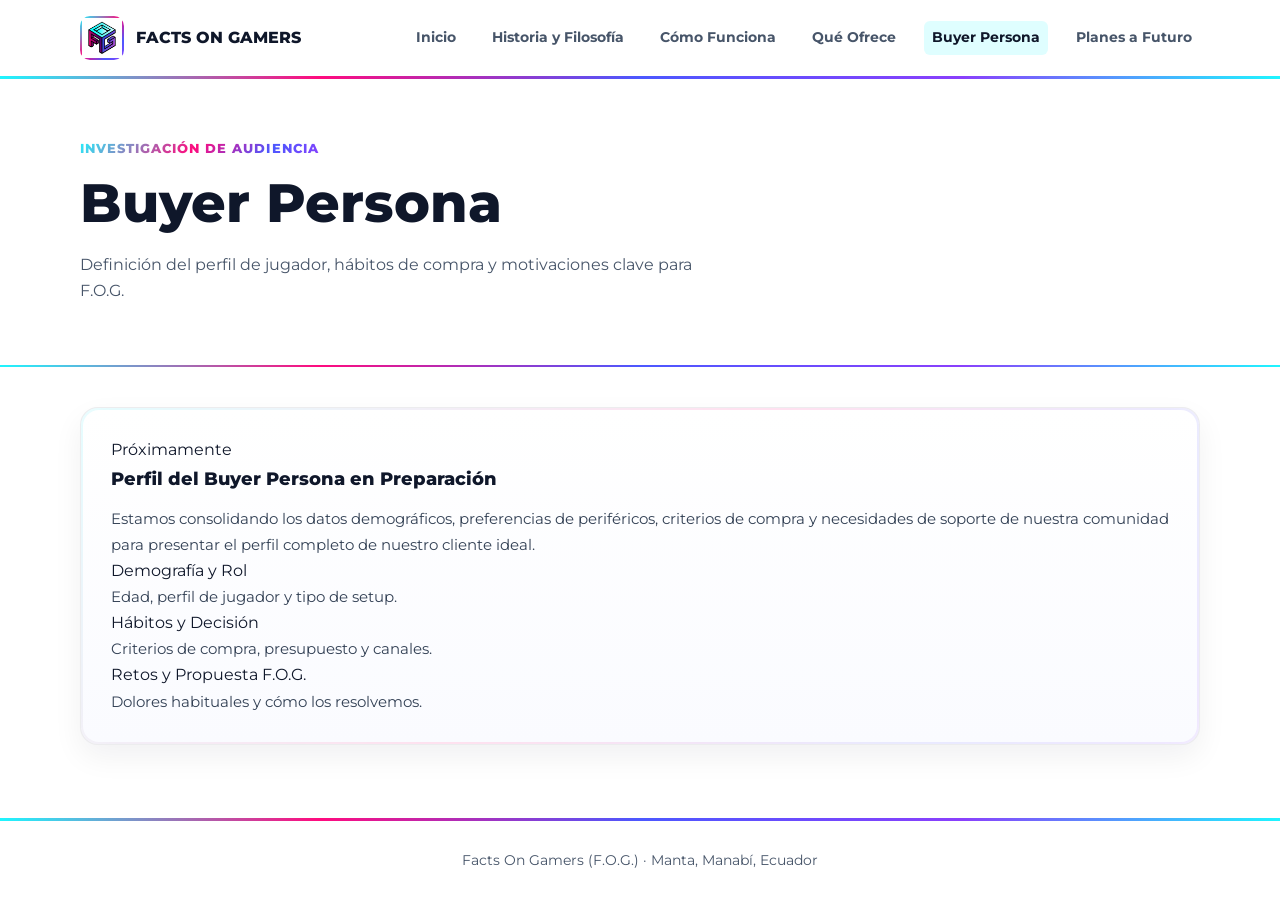
==== buyer-persona.html @ 32592477 "Agrega pestana y pagina Buyer Persona en estado Proximamente, agrega desglose de marca" ====
<!DOCTYPE html>
<html lang="es">
<head>
  <meta charset="UTF-8" />
  <meta name="viewport" content="width=device-width, initial-scale=1.0" />
  <title>Buyer Persona | Facts On Gamers (F.O.G.)</title>
  <link rel="preconnect" href="https://fonts.googleapis.com" />
  <link rel="preconnect" href="https://fonts.gstatic.com" crossorigin />
  <link href="https://fonts.googleapis.com/css2?family=Montserrat:wght@400;600;700;800;900&display=swap" rel="stylesheet" />
  <link rel="stylesheet" href="css/styles.css" />
</head>
<body>
  <header class="navbar">
    <div class="container nav-content">
      <a href="index.html" class="brand">
        <img src="images/logo.png" alt="Isotipo F.O.G." class="brand-logo" />
        <span>FACTS ON GAMERS</span>
      </a>
      <nav class="nav-links" aria-label="Navegación principal">
        <a href="index.html">Inicio</a>
        <a href="historia.html">Historia y Filosofía</a>
        <a href="operacion.html">Cómo Funciona</a>
        <a href="oferta.html">Qué Ofrece</a>
        <a href="buyer-persona.html">Buyer Persona</a>
        <a href="futuro.html">Planes a Futuro</a>
      </nav>
    </div>
  </header>

  <main>
    <div class="page-header">
      <div class="container">
        <span class="eyebrow">Investigación de Audiencia</span>
        <h1>Buyer Persona</h1>
        <p class="lead">Definición del perfil de jugador, hábitos de compra y motivaciones clave para F.O.G.</p>
      </div>
    </div>

    <section class="page-section">
      <div class="container">
        <article class="rgb-card buyer-coming-card">
          <div class="buyer-coming-header">
            <span class="coming-badge">Próximamente</span>
            <h3>Perfil del Buyer Persona en Preparación</h3>
          </div>
          <p>Estamos consolidando los datos demográficos, preferencias de periféricos, criterios de compra y necesidades de soporte de nuestra comunidad para presentar el perfil completo de nuestro cliente ideal.</p>
          <div class="buyer-placeholders">
            <div class="buyer-slot">
              <span class="buyer-slot-tag">Demografía y Rol</span>
              <p>Edad, perfil de jugador y tipo de setup.</p>
            </div>
            <div class="buyer-slot">
              <span class="buyer-slot-tag">Hábitos y Decisión</span>
              <p>Criterios de compra, presupuesto y canales.</p>
            </div>
            <div class="buyer-slot">
              <span class="buyer-slot-tag">Retos y Propuesta F.O.G.</span>
              <p>Dolores habituales y cómo los resolvemos.</p>
            </div>
          </div>
        </article>
      </div>
    </section>
  </main>

  <footer class="footer">
    <div class="container">
      <p>Facts On Gamers (F.O.G.) · Manta, Manabí, Ecuador</p>
    </div>
  </footer>
  <script src="js/main.js"></script>
</body>
</html>
---- css/styles.css ----
:root {
  --bg-page: #ffffff;
  --bg-card: #f8fafc;
  --text-dark: #0f172a;
  --text-muted: #475569;
  --fog-cyan: #1ef6ff;
  --fog-magenta: #ff0b7e;
  --fog-blue: #4c58ff;
  --fog-purple: #8a3ffc;
  --fog-gradient: linear-gradient(135deg, #1ef6ff 0%, #ff0b7e 48%, #4c58ff 78%, #8a3ffc 100%);
  --fog-rgb-border: linear-gradient(90deg, #1ef6ff, #ff0b7e, #4c58ff, #8a3ffc, #1ef6ff);
}

* {
  box-sizing: border-box;
  margin: 0;
  padding: 0;
}

body {
  font-family: "Montserrat", sans-serif;
  background-color: var(--bg-page);
  color: var(--text-dark);
  line-height: 1.65;
  min-height: 100vh;
  display: flex;
  flex-direction: column;
}

main {
  flex: 1;
  animation: fadePage 0.25s ease;
}

@keyframes fadePage {
  from {
    opacity: 0;
    transform: translateY(6px);
  }
  to {
    opacity: 1;
    transform: translateY(0);
  }
}

.container {
  width: min(1120px, 90%);
  margin: 0 auto;
}

/* Barra superior con borde degradado */
.navbar {
  position: sticky;
  top: 0;
  z-index: 20;
  background: rgba(255, 255, 255, 0.94);
  backdrop-filter: blur(10px);
  border-bottom: 3px solid transparent;
  border-image: var(--fog-rgb-border) 1;
}

.nav-content {
  display: flex;
  justify-content: space-between;
  align-items: center;
  min-height: 76px;
  gap: 1rem;
  flex-wrap: wrap;
}

.brand {
  display: flex;
  align-items: center;
  gap: 0.75rem;
  text-decoration: none;
  color: var(--text-dark);
  font-weight: 800;
}

.brand-logo {
  width: 44px;
  height: 44px;
  object-fit: contain;
  border-radius: 10px;
  background: var(--bg-page);
  padding: 2px;
  border: 2px solid transparent;
  border-image: var(--fog-gradient) 1;
}

.nav-links {
  display: flex;
  gap: 1.25rem;
  flex-wrap: wrap;
}

.nav-links a {
  color: var(--text-muted);
  text-decoration: none;
  font-size: 0.88rem;
  font-weight: 700;
  padding: 0.35rem 0.5rem;
  border-radius: 6px;
  transition: color 0.2s ease, background 0.2s ease;
}

.nav-links a:hover,
.nav-links a.active {
  color: var(--text-dark);
  background: rgba(30, 246, 255, 0.14);
}

/* Tarjetas con borde RGB / degradado del logo */
.rgb-card {
  position: relative;
  background: #ffffff;
  border-radius: 18px;
  padding: 1.85rem;
  border: 1px solid rgba(15, 23, 42, 0.08);
  box-shadow: 0 12px 30px rgba(15, 23, 42, 0.06);
  overflow: hidden;
  z-index: 1;
  transition: transform 0.25s ease, box-shadow 0.25s ease;
}

/* Halo degradado difuminado y suave */
.rgb-card::before {
  content: "";
  position: absolute;
  inset: -14px;
  border-radius: 26px;
  background: var(--fog-gradient);
  filter: blur(22px);
  opacity: 0.16;
  z-index: -2;
  transition: opacity 0.25s ease, filter 0.25s ease;
}

/* Manto blanco interior para garantizar alto contraste en el texto */
.rgb-card::after {
  content: "";
  position: absolute;
  inset: 2px;
  border-radius: 16px;
  background: linear-gradient(180deg, #ffffff 0%, #fafbff 100%);
  z-index: -1;
}

.rgb-card:hover {
  transform: translateY(-3px);
  box-shadow: 0 16px 34px rgba(76, 88, 255, 0.12);
}

.rgb-card:hover::before {
  opacity: 0.28;
  filter: blur(24px);
}

.rgb-card h2,
.rgb-card h3 {
  color: var(--text-dark);
  font-weight: 800;
  font-size: 1.15rem;
  margin-bottom: 0.75rem;
}

.rgb-card p,
.rgb-card li {
  color: #334155;
  font-size: 0.95rem;
  line-height: 1.7;
}

.rgb-card ul {
  padding-left: 1.2rem;
  margin-top: 0.5rem;
}

/* Portada (index.html) */
.hero-home {
  padding: 4.5rem 0 3.5rem;
}

.hero-grid {
  display: grid;
  grid-template-columns: 1.3fr 0.7fr;
  gap: 2.5rem;
  align-items: center;
}

.eyebrow {
  display: inline-block;
  font-size: 0.8rem;
  font-weight: 800;
  text-transform: uppercase;
  letter-spacing: 0.08em;
  margin-bottom: 0.8rem;
  background: var(--fog-gradient);
  -webkit-background-clip: text;
  background-clip: text;
  color: transparent;
}

h1 {
  font-size: clamp(2.1rem, 4.5vw, 3.35rem);
  line-height: 1.15;
  font-weight: 800;
  margin-bottom: 1.15rem;
}

.lead {
  color: var(--text-muted);
  font-size: 1rem;
  max-width: 58ch;
  margin-bottom: 1.75rem;
}

.logo-showcase {
  background: var(--bg-page);
  border-radius: 20px;
  padding: 1.5rem;
  text-align: center;
  border: 3px solid transparent;
  border-image: var(--fog-gradient) 1;
  box-shadow: 0 18px 40px rgba(15, 23, 42, 0.08);
  color: var(--text-muted);
}

.logo-showcase img {
  width: 100%;
  max-width: 260px;
  height: auto;
  display: block;
  margin: 0 auto;
  border-radius: 12px;
}

/* Páginas internas */
.page-header {
  padding: 3.5rem 0 2rem;
  border-bottom: 2px solid transparent;
  border-image: var(--fog-rgb-border) 1;
  margin-bottom: 2.5rem;
}

.page-section {
  padding-bottom: 4rem;
}

.section-intro {
  margin-bottom: 1.5rem;
}

.section-intro h2 {
  font-size: 1.65rem;
  font-weight: 800;
  color: var(--text-dark);
  margin-bottom: 0.45rem;
}

.section-intro .lead {
  margin-bottom: 0;
}

.grid-2 {
  display: grid;
  grid-template-columns: repeat(auto-fit, minmax(300px, 1fr));
  gap: 1.75rem;
}

.grid-3 {
  display: grid;
  grid-template-columns: repeat(auto-fit, minmax(260px, 1fr));
  gap: 1.75rem;
}

.card-link {
  display: inline-block;
  margin-top: 1rem;
  font-weight: 700;
  font-size: 0.9rem;
  text-decoration: none;
  color: var(--text-dark);
  border-bottom: 2px solid #ff0b7e;
  padding-bottom: 2px;
}

.card-link:hover {
  color: #4c58ff;
  border-bottom-color: #1ef6ff;
}

.footer {
  background: var(--bg-page);
  border-top: 3px solid transparent;
  border-image: var(--fog-rgb-border) 1;
  padding: 1.75rem 0;
  text-align: center;
  color: var(--text-muted);
  font-size: 0.88rem;
}

/* Cabecera dividida con imagen horizontal a la derecha */
.header-split {
  display: grid;
  grid-template-columns: 1.05fr 0.95fr;
  gap: 2.25rem;
  align-items: center;
}

.header-split .lead {
  margin-bottom: 0;
}

.header-banner-box {
  position: relative;
  border-radius: 18px;
  overflow: hidden;
  border: 2px solid transparent;
  background: linear-gradient(var(--bg-page), var(--bg-page)) padding-box,
              var(--fog-gradient) border-box;
  box-shadow: 0 14px 32px rgba(15, 23, 42, 0.1);
}

.header-banner-box img {
  width: 100%;
  aspect-ratio: 16 / 9;
  object-fit: cover;
  object-position: center 42%;
  display: block;
}

/* Filas combinadas de tarjeta + imagen */
.split-stack {
  display: flex;
  flex-direction: column;
  gap: 2.25rem;
}

.split-row {
  display: grid;
  grid-template-columns: 1.15fr 0.85fr;
  gap: 2rem;
  align-items: stretch;
}

.split-row-reverse {
  grid-template-columns: 0.85fr 1.15fr;
}

.split-row .rgb-card {
  display: flex;
  flex-direction: column;
  justify-content: center;
}

.split-media {
  border-radius: 18px;
  overflow: hidden;
  border: 2px solid transparent;
  background: linear-gradient(var(--bg-page), var(--bg-page)) padding-box,
              var(--fog-gradient) border-box;
  box-shadow: 0 12px 30px rgba(15, 23, 42, 0.08);
  min-height: 250px;
}

.split-media img {
  width: 100%;
  height: 100%;
  object-fit: cover;
  display: block;
  transition: transform 0.3s ease;
}

.split-media:hover img {
  transform: scale(1.03);
}

/* Galería compacta y elegante para Qué Ofrece */
.mini-gallery {
  display: grid;
  grid-template-columns: repeat(auto-fit, minmax(185px, 1fr));
  gap: 1.15rem;
}

.mini-item {
  background: var(--bg-card);
  border: 1px solid rgba(15, 23, 42, 0.08);
  border-radius: 14px;
  padding: 0.65rem;
  box-shadow: 0 8px 22px rgba(15, 23, 42, 0.05);
  overflow: hidden;
  cursor: zoom-in;
  transition: transform 0.25s ease, box-shadow 0.25s ease, border-color 0.25s ease;
}

.mini-item:hover,
.mini-item:focus-within {
  transform: translateY(-3px);
  border-color: rgba(76, 88, 255, 0.35);
  box-shadow: 0 12px 26px rgba(76, 88, 255, 0.12);
}

.mini-item img {
  width: 100%;
  height: 155px;
  object-fit: cover;
  border-radius: 10px;
  display: block;
  transform: scale(1);
  transition: transform 0.38s cubic-bezier(0.22, 1, 0.36, 1);
  will-change: transform;
}

.mini-item:hover img,
.mini-item:focus-within img {
  transform: scale(1.1);
}

.mini-item figcaption {
  margin-top: 0.6rem;
  font-size: 0.84rem;
  font-weight: 700;
  color: var(--text-dark);
  text-align: center;
}

/* Desglose de marca compacta con zoom en historia.html */
.brand-breakdown-grid {
  display: grid;
  grid-template-columns: repeat(auto-fit, minmax(300px, 1fr));
  gap: 1.5rem;
}

.brand-spec-card {
  display: flex;
  flex-direction: column;
  gap: 0.85rem;
}

.brand-lockup-pair,
.brand-palette-pair {
  display: grid;
  grid-template-columns: repeat(2, minmax(0, 1fr));
  gap: 0.75rem;
}

.brand-asset-box {
  background: var(--bg-page);
  border: 1px solid rgba(15, 23, 42, 0.08);
  border-radius: 12px;
  padding: 0.55rem;
  display: flex;
  flex-direction: column;
  align-items: center;
  justify-content: space-between;
  overflow: hidden;
  cursor: zoom-in;
  transition: transform 0.25s ease, box-shadow 0.25s ease, border-color 0.25s ease;
}

.brand-asset-box:hover,
.brand-asset-box:focus-within {
  transform: translateY(-2px);
  border-color: rgba(76, 88, 255, 0.35);
  box-shadow: 0 10px 24px rgba(76, 88, 255, 0.12);
}

.brand-asset-box img {
  width: 100%;
  max-width: 150px;
  height: 105px;
  object-fit: contain;
  border-radius: 8px;
  display: block;
  transform: scale(1);
  transition: transform 0.38s cubic-bezier(0.22, 1, 0.36, 1);
  will-change: transform;
}

.brand-asset-wide img {
  max-width: 100%;
  height: 115px;
  object-fit: cover;
}

.brand-asset-box:hover img,
.brand-asset-box:focus-within img {
  transform: scale(1.16);
}

.brand-asset-box figcaption {
  margin-top: 0.45rem;
  font-size: 0.78rem;
  font-weight: 700;
  color: var(--text-dark);
  text-align: center;
}

.typo-sample {
  margin-top: auto;
  padding: 0.75rem 0.9rem;
  border-radius: 12px;
  background: var(--bg-page);
  border: 1px solid rgba(15, 23, 42, 0.08);
}

.typo-label {
  display: block;
  font-size: 0.74rem;
  font-weight: 700;
  color: var(--text-muted);
  margin-bottom: 0.2rem;
}

.typo-display {
  font-family: "Montserrat", sans-serif;
  font-weight: 900;
  font-size: clamp(1rem, 2vw, 1.35rem);
  letter-spacing: 0.03em;
  color: #2c323b !important;
  line-height: 1.2 !important;
}

@media (max-width: 820px) {
  .hero-grid,
  .header-split,
  .split-row,
  .split-row-reverse {
    grid-template-columns: 1fr;
  }

  .split-row-reverse .split-media {
    order: 2;
  }
}

@media (max-width: 540px) {
  .brand-lockup-pair,
  .brand-palette-pair {
    grid-template-columns: 1fr;
  }

  .brand-asset-box img {
    max-width: 100%;
  }
}
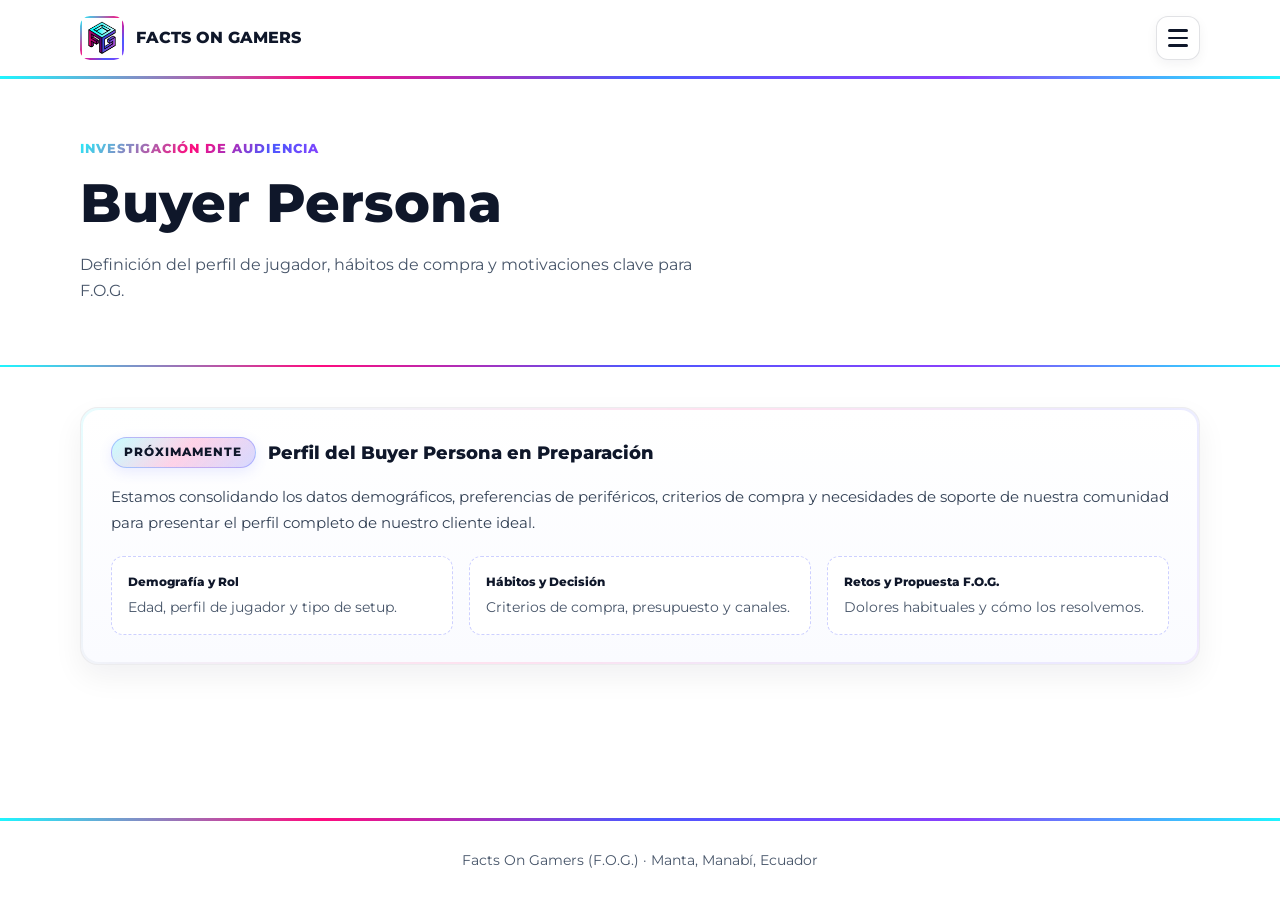
==== commit bcb9c440: "Integra visor ampliado al hacer clic en identidad corporativa y de la hamburguesa" ====
--- a/buyer-persona.html
+++ b/buyer-persona.html
@@ -10,13 +10,27 @@
   <link rel="stylesheet" href="css/styles.css" />
 </head>
 <body>
-  <header class="navbar">
+<header class="navbar">
     <div class="container nav-content">
       <a href="index.html" class="brand">
         <img src="images/logo.png" alt="Isotipo F.O.G." class="brand-logo" />
         <span>FACTS ON GAMERS</span>
       </a>
-      <nav class="nav-links" aria-label="Navegación principal">
+
+      <button
+        class="menu-toggle"
+        id="menuToggle"
+        type="button"
+        aria-label="Abrir menú de navegación"
+        aria-expanded="false"
+        aria-controls="navDrawer"
+      >
+        <span class="bar"></span>
+        <span class="bar"></span>
+        <span class="bar"></span>
+      </button>
+
+      <nav class="nav-links" id="navDrawer" aria-label="Navegación principal">
         <a href="index.html">Inicio</a>
         <a href="historia.html">Historia y Filosofía</a>
         <a href="operacion.html">Cómo Funciona</a>
--- a/css/styles.css
+++ b/css/styles.css
@@ -60,6 +60,7 @@
 }
 
 .nav-content {
+  position: relative;
   display: flex;
   justify-content: space-between;
   align-items: center;
@@ -88,26 +89,98 @@
   border-image: var(--fog-gradient) 1;
 }
 
+/* Botón hamburguesa de 3 líneas */
+.menu-toggle {
+  width: 44px;
+  height: 44px;
+  border-radius: 12px;
+  border: 1px solid rgba(15, 23, 42, 0.12);
+  background: var(--bg-page);
+  display: inline-flex;
+  flex-direction: column;
+  justify-content: center;
+  align-items: center;
+  gap: 5px;
+  cursor: pointer;
+  box-shadow: 0 4px 12px rgba(15, 23, 42, 0.05);
+  transition: border-color 0.2s ease, box-shadow 0.2s ease, transform 0.2s ease;
+}
+
+.menu-toggle:hover {
+  border-color: rgba(76, 88, 255, 0.45);
+  box-shadow: 0 6px 16px rgba(76, 88, 255, 0.14);
+}
+
+.menu-toggle .bar {
+  width: 20px;
+  height: 2.5px;
+  border-radius: 999px;
+  background: var(--text-dark);
+  transition: transform 0.25s ease, opacity 0.2s ease, background 0.2s ease;
+}
+
+/* Animación a X cuando está abierto */
+.menu-toggle.is-open .bar:nth-child(1) {
+  transform: translateY(7.5px) rotate(45deg);
+  background: #ff0b7e;
+}
+
+.menu-toggle.is-open .bar:nth-child(2) {
+  opacity: 0;
+}
+
+.menu-toggle.is-open .bar:nth-child(3) {
+  transform: translateY(-7.5px) rotate(-45deg);
+  background: #4c58ff;
+}
+
+/* Menú desplegable flotante */
 .nav-links {
-  display: flex;
-  gap: 1.25rem;
-  flex-wrap: wrap;
+  position: absolute;
+  top: calc(100% + 10px);
+  right: 0;
+  width: min(280px, 90vw);
+  background: rgba(255, 255, 255, 0.97);
+  backdrop-filter: blur(14px);
+  border-radius: 16px;
+  padding: 0.65rem;
+  border: 1px solid rgba(15, 23, 42, 0.08);
+  box-shadow: 0 18px 40px rgba(15, 23, 42, 0.14);
+  display: flex;
+  flex-direction: column;
+  gap: 0.3rem;
+  opacity: 0;
+  visibility: hidden;
+  transform: translateY(-8px) scale(0.98);
+  transition: opacity 0.22s ease, transform 0.22s ease, visibility 0.22s ease;
+  z-index: 30;
+}
+
+.nav-links.is-open {
+  opacity: 1;
+  visibility: visible;
+  transform: translateY(0) scale(1);
 }
 
 .nav-links a {
   color: var(--text-muted);
   text-decoration: none;
-  font-size: 0.88rem;
+  font-size: 0.92rem;
   font-weight: 700;
-  padding: 0.35rem 0.5rem;
-  border-radius: 6px;
-  transition: color 0.2s ease, background 0.2s ease;
+  padding: 0.65rem 0.9rem;
+  border-radius: 10px;
+  transition: color 0.2s ease, background 0.2s ease, padding-left 0.2s ease;
 }
 
 .nav-links a:hover,
 .nav-links a.active {
   color: var(--text-dark);
-  background: rgba(30, 246, 255, 0.14);
+  background: linear-gradient(
+    90deg,
+    rgba(30, 246, 255, 0.16) 0%,
+    rgba(76, 88, 255, 0.1) 100%
+  );
+  padding-left: 1.1rem;
 }
 
 /* Tarjetas con borde RGB / degradado del logo */
@@ -478,10 +551,15 @@
   will-change: transform;
 }
 
+.brand-asset-wide {
+  width: 100%;
+}
+
 .brand-asset-wide img {
   max-width: 100%;
-  height: 115px;
-  object-fit: cover;
+  height: 135px;
+  object-fit: contain;
+  background: #ffffff;
 }
 
 .brand-asset-box:hover img,
@@ -522,6 +600,72 @@
   line-height: 1.2 !important;
 }
 
+/* Apartado Buyer Persona - Próximamente */
+.buyer-coming-card {
+  display: flex;
+  flex-direction: column;
+  gap: 1rem;
+}
+
+.buyer-coming-header {
+  display: flex;
+  align-items: center;
+  gap: 0.75rem;
+  flex-wrap: wrap;
+}
+
+.buyer-coming-header h3 {
+  margin-bottom: 0;
+}
+
+.coming-badge {
+  display: inline-flex;
+  align-items: center;
+  padding: 0.3rem 0.8rem;
+  border-radius: 999px;
+  font-size: 0.74rem;
+  font-weight: 800;
+  text-transform: uppercase;
+  letter-spacing: 0.08em;
+  color: var(--text-dark);
+  background: linear-gradient(
+    135deg,
+    rgba(30, 246, 255, 0.24) 0%,
+    rgba(255, 11, 126, 0.18) 50%,
+    rgba(76, 88, 255, 0.22) 100%
+  );
+  border: 1px solid rgba(76, 88, 255, 0.32);
+  box-shadow: 0 4px 14px rgba(76, 88, 255, 0.12);
+}
+
+.buyer-placeholders {
+  display: grid;
+  grid-template-columns: repeat(auto-fit, minmax(220px, 1fr));
+  gap: 1rem;
+  margin-top: 0.25rem;
+}
+
+.buyer-slot {
+  background: var(--bg-page);
+  border: 1px dashed rgba(76, 88, 255, 0.28);
+  border-radius: 12px;
+  padding: 0.95rem 1rem;
+}
+
+.buyer-slot-tag {
+  display: block;
+  font-size: 0.78rem;
+  font-weight: 800;
+  color: var(--text-dark);
+  margin-bottom: 0.25rem;
+}
+
+.buyer-slot p {
+  font-size: 0.88rem !important;
+  color: var(--text-muted) !important;
+  line-height: 1.55 !important;
+}
+
 @media (max-width: 820px) {
   .hero-grid,
   .header-split,
@@ -544,4 +688,170 @@
   .brand-asset-box img {
     max-width: 100%;
   }
+}/* Tarjetas individuales de Identidad Corporativa + Lightbox */
+.brand-cards-grid {
+  display: grid;
+  grid-template-columns: repeat(auto-fit, minmax(290px, 1fr));
+  gap: 1.5rem;
+}
+
+.brand-detail-card {
+  display: flex;
+  flex-direction: column;
+}
+
+.brand-zoom-trigger {
+  width: 100%;
+  height: 175px;
+  padding: 0.9rem;
+  margin-bottom: 1.1rem;
+  border-radius: 12px;
+  border: 1px solid rgba(15, 23, 42, 0.08);
+  background: #ffffff;
+  display: flex;
+  align-items: center;
+  justify-content: center;
+  cursor: zoom-in;
+  overflow: hidden;
+  transition: border-color 0.22s ease, box-shadow 0.22s ease, transform 0.22s ease;
+}
+
+.brand-zoom-trigger:hover {
+  border-color: rgba(76, 88, 255, 0.4);
+  box-shadow: 0 10px 24px rgba(76, 88, 255, 0.12);
+}
+
+.brand-zoom-trigger img {
+  max-width: 100%;
+  max-height: 100%;
+  width: auto;
+  height: auto;
+  object-fit: contain;
+  display: block;
+  transition: transform 0.32s cubic-bezier(0.22, 1, 0.36, 1);
+}
+
+.brand-zoom-trigger:hover img {
+  transform: scale(1.08);
+}
+
+.typo-feature-card {
+  justify-content: space-between;
+}
+
+.typo-box-preview {
+  height: 175px;
+  padding: 1rem;
+  margin-bottom: 1.1rem;
+  border-radius: 12px;
+  border: 1px solid rgba(15, 23, 42, 0.08);
+  background: linear-gradient(180deg, #f8fafc 0%, #ffffff 100%);
+  display: flex;
+  flex-direction: column;
+  align-items: center;
+  justify-content: center;
+  text-align: center;
+  gap: 0.35rem;
+}
+
+.typo-chip {
+  font-size: 0.72rem;
+  font-weight: 800;
+  text-transform: uppercase;
+  letter-spacing: 0.08em;
+  color: #4c58ff;
+}
+
+.typo-showcase-black {
+  font-family: "Montserrat", sans-serif;
+  font-weight: 900;
+  font-size: clamp(1.15rem, 2.2vw, 1.55rem);
+  color: #2c323b !important;
+  line-height: 1.15 !important;
+  margin-bottom: 0 !important;
+}
+
+.typo-meta {
+  font-size: 0.78rem;
+  font-weight: 600;
+  color: var(--text-muted);
+}
+
+/* Modal ampliado al hacer clic */
+.brand-lightbox {
+  position: fixed;
+  inset: 0;
+  z-index: 60;
+  display: none;
+  align-items: center;
+  justify-content: center;
+  padding: 1.5rem;
+}
+
+.brand-lightbox.is-open {
+  display: flex;
+}
+
+.brand-lightbox-backdrop {
+  position: fixed;
+  inset: 0;
+  background: rgba(15, 23, 42, 0.72);
+  backdrop-filter: blur(6px);
+}
+
+.brand-lightbox-panel {
+  position: relative;
+  z-index: 2;
+  width: min(760px, 100%);
+  max-height: 90vh;
+  overflow-y: auto;
+  background: #ffffff;
+  border-radius: 20px;
+  padding: 1.5rem;
+  box-shadow: 0 24px 60px rgba(15, 23, 42, 0.35);
+  animation: fadePage 0.2s ease;
+}
+
+.brand-lightbox-close {
+  position: absolute;
+  top: 1rem;
+  right: 1rem;
+  width: 38px;
+  height: 38px;
+  border-radius: 999px;
+  border: 1px solid rgba(15, 23, 42, 0.12);
+  background: #f8fafc;
+  color: var(--text-dark);
+  font-size: 1rem;
+  font-weight: 800;
+  cursor: pointer;
+}
+
+.brand-lightbox-close:hover {
+  background: rgba(255, 11, 126, 0.12);
+  color: #ff0b7e;
+}
+
+.brand-lightbox-panel img {
+  width: 100%;
+  max-height: 440px;
+  object-fit: contain;
+  background: #f8fafc;
+  border-radius: 14px;
+  padding: 1rem;
+  margin-bottom: 1rem;
+  display: block;
+}
+
+.brand-lightbox-caption h3 {
+  font-size: 1.2rem;
+  font-weight: 800;
+  color: var(--text-dark);
+  margin-bottom: 0.4rem;
+}
+
+.brand-lightbox-caption p {
+  color: var(--text-muted);
+  font-size: 0.95rem;
+  line-height: 1.6;
 }
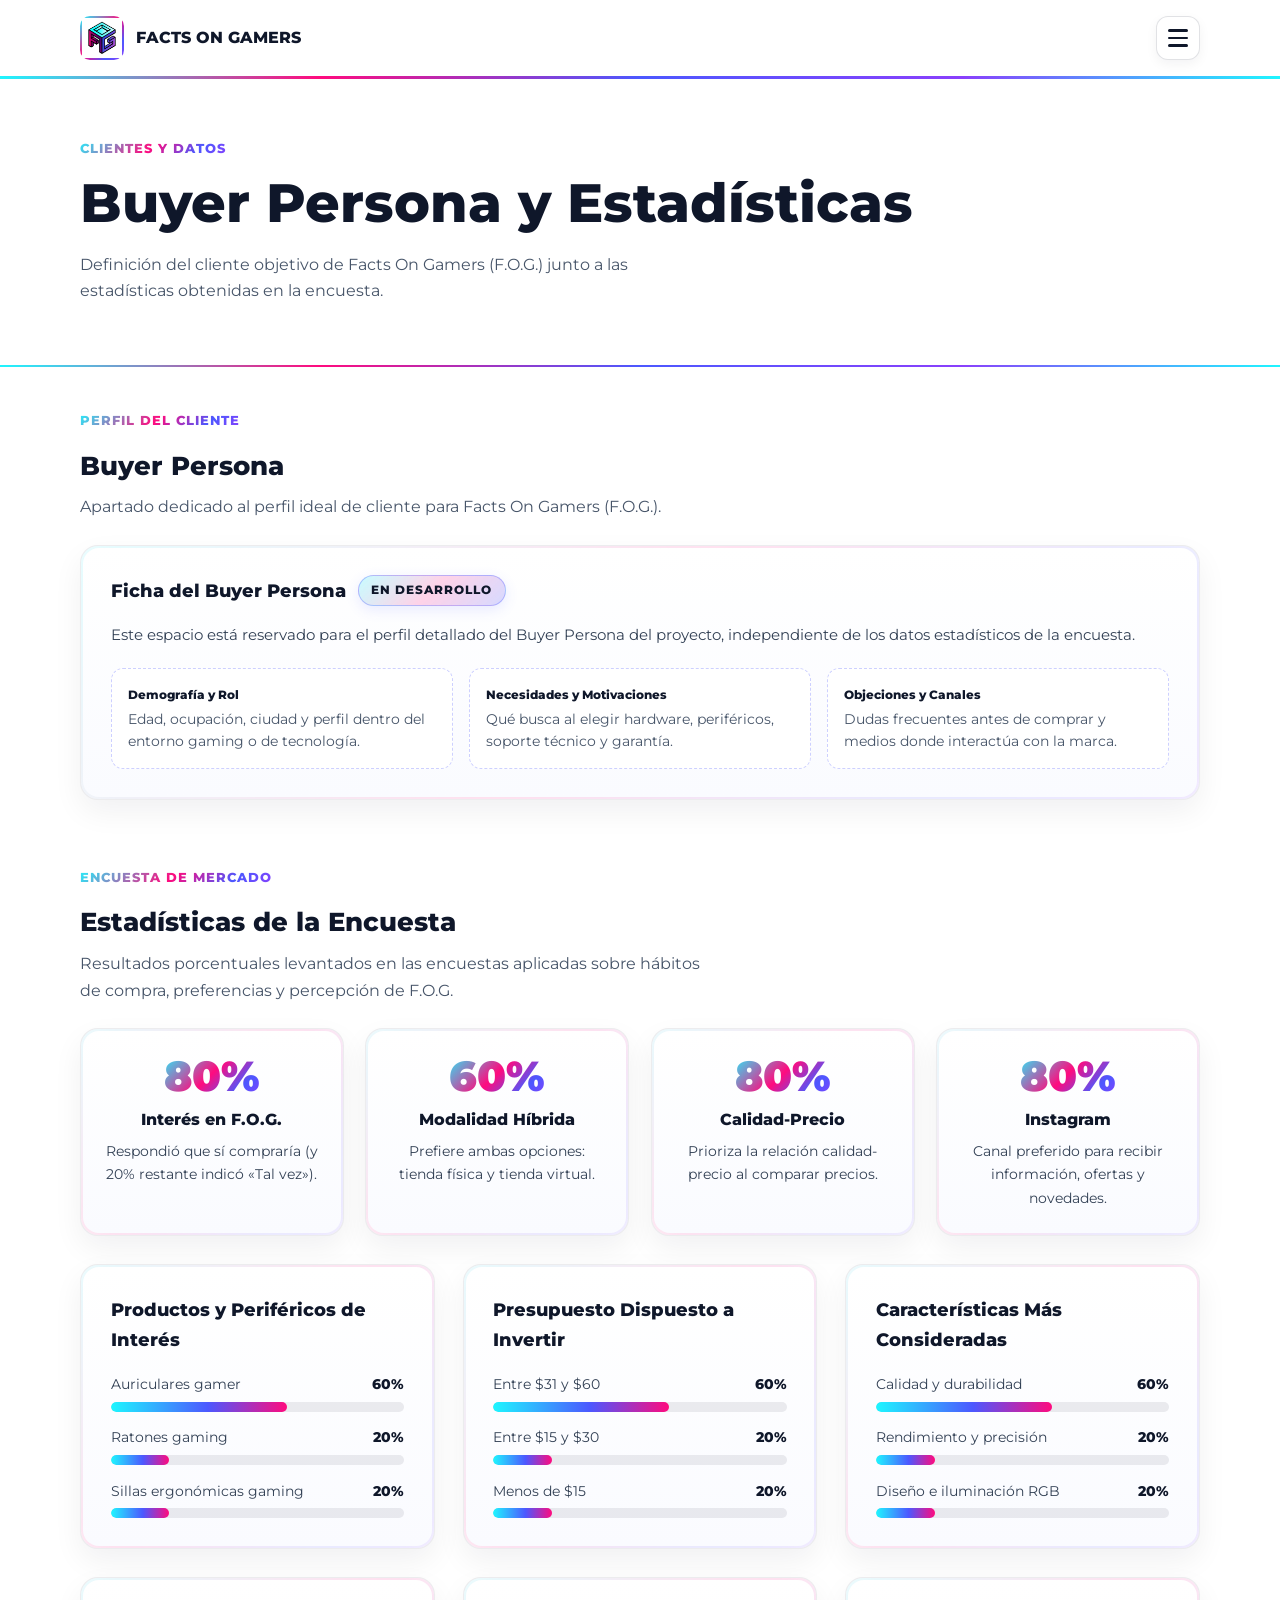
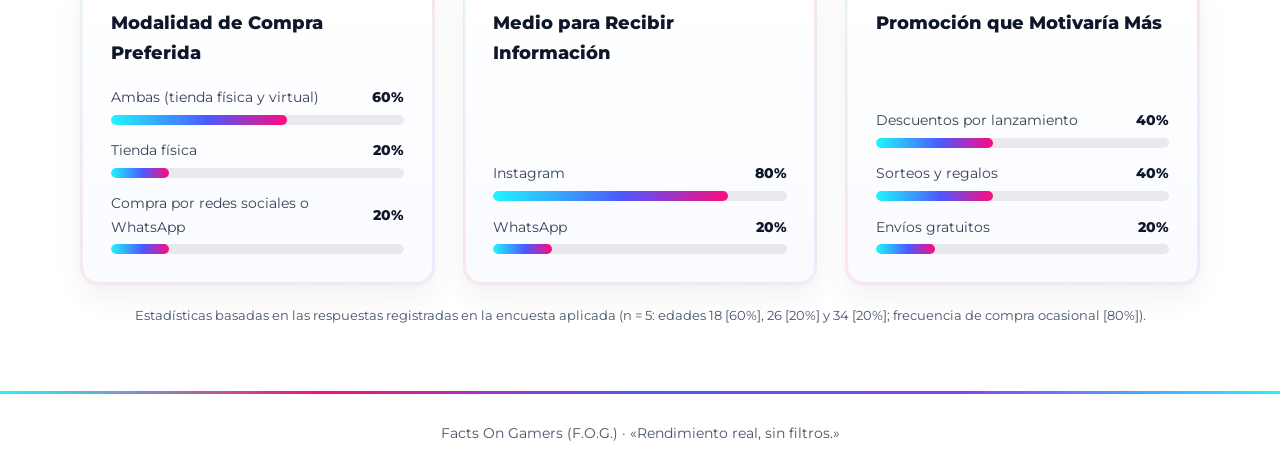
==== commit b025ad5b: "version corregida y actualizada de la pag" ====
--- a/buyer-persona.html
+++ b/buyer-persona.html
@@ -3,14 +3,14 @@
 <head>
   <meta charset="UTF-8" />
   <meta name="viewport" content="width=device-width, initial-scale=1.0" />
-  <title>Buyer Persona | Facts On Gamers (F.O.G.)</title>
+  <title>Buyer Persona y Estadísticas | Facts On Gamers (F.O.G.)</title>
   <link rel="preconnect" href="https://fonts.googleapis.com" />
   <link rel="preconnect" href="https://fonts.gstatic.com" crossorigin />
   <link href="https://fonts.googleapis.com/css2?family=Montserrat:wght@400;600;700;800;900&display=swap" rel="stylesheet" />
   <link rel="stylesheet" href="css/styles.css" />
 </head>
 <body>
-<header class="navbar">
+  <header class="navbar">
     <div class="container nav-content">
       <a href="index.html" class="brand">
         <img src="images/logo.png" alt="Isotipo F.O.G." class="brand-logo" />
@@ -36,6 +36,7 @@
         <a href="operacion.html">Cómo Funciona</a>
         <a href="oferta.html">Qué Ofrece</a>
         <a href="buyer-persona.html">Buyer Persona</a>
+        <a href="ayuda-humanitaria.html">Ayuda Humanitaria</a>
         <a href="futuro.html">Planes a Futuro</a>
       </nav>
     </div>
@@ -44,44 +45,200 @@
   <main>
     <div class="page-header">
       <div class="container">
-        <span class="eyebrow">Investigación de Audiencia</span>
-        <h1>Buyer Persona</h1>
-        <p class="lead">Definición del perfil de jugador, hábitos de compra y motivaciones clave para F.O.G.</p>
+        <span class="eyebrow">Clientes y Datos</span>
+        <h1>Buyer Persona y Estadísticas</h1>
+        <p class="lead">Definición del cliente objetivo de Facts On Gamers (F.O.G.) junto a las estadísticas obtenidas en la encuesta.</p>
       </div>
     </div>
 
+    <!-- TEMA 1: BUYER PERSONA (APARTE DE LA ENCUESTA) -->
     <section class="page-section">
       <div class="container">
+        <div class="section-intro">
+          <span class="eyebrow">Perfil del Cliente</span>
+          <h2>Buyer Persona</h2>
+          <p class="lead">Apartado dedicado al perfil ideal de cliente para Facts On Gamers (F.O.G.).</p>
+        </div>
+
         <article class="rgb-card buyer-coming-card">
           <div class="buyer-coming-header">
-            <span class="coming-badge">Próximamente</span>
-            <h3>Perfil del Buyer Persona en Preparación</h3>
+            <h3>Ficha del Buyer Persona</h3>
+            <span class="coming-badge">En desarrollo</span>
           </div>
-          <p>Estamos consolidando los datos demográficos, preferencias de periféricos, criterios de compra y necesidades de soporte de nuestra comunidad para presentar el perfil completo de nuestro cliente ideal.</p>
+          <p>Este espacio está reservado para el perfil detallado del Buyer Persona del proyecto, independiente de los datos estadísticos de la encuesta.</p>
+
           <div class="buyer-placeholders">
             <div class="buyer-slot">
               <span class="buyer-slot-tag">Demografía y Rol</span>
-              <p>Edad, perfil de jugador y tipo de setup.</p>
+              <p>Edad, ocupación, ciudad y perfil dentro del entorno gaming o de tecnología.</p>
             </div>
             <div class="buyer-slot">
-              <span class="buyer-slot-tag">Hábitos y Decisión</span>
-              <p>Criterios de compra, presupuesto y canales.</p>
+              <span class="buyer-slot-tag">Necesidades y Motivaciones</span>
+              <p>Qué busca al elegir hardware, periféricos, soporte técnico y garantía.</p>
             </div>
             <div class="buyer-slot">
-              <span class="buyer-slot-tag">Retos y Propuesta F.O.G.</span>
-              <p>Dolores habituales y cómo los resolvemos.</p>
+              <span class="buyer-slot-tag">Objeciones y Canales</span>
+              <p>Dudas frecuentes antes de comprar y medios donde interactúa con la marca.</p>
             </div>
           </div>
         </article>
       </div>
     </section>
+
+    <!-- TEMA 2: ESTADÍSTICAS DE LA ENCUESTA -->
+    <section class="page-section">
+      <div class="container">
+        <div class="section-intro">
+          <span class="eyebrow">Encuesta de Mercado</span>
+          <h2>Estadísticas de la Encuesta</h2>
+          <p class="lead">Resultados porcentuales levantados en las encuestas aplicadas sobre hábitos de compra, preferencias y percepción de F.O.G.</p>
+        </div>
+
+        <div class="kpi-grid">
+          <article class="rgb-card kpi-card">
+            <span class="kpi-number">80%</span>
+            <h3>Interés en F.O.G.</h3>
+            <p>Respondió que sí compraría (y 20% restante indicó «Tal vez»).</p>
+          </article>
+
+          <article class="rgb-card kpi-card">
+            <span class="kpi-number">60%</span>
+            <h3>Modalidad Híbrida</h3>
+            <p>Prefiere ambas opciones: tienda física y tienda virtual.</p>
+          </article>
+
+          <article class="rgb-card kpi-card">
+            <span class="kpi-number">80%</span>
+            <h3>Calidad-Precio</h3>
+            <p>Prioriza la relación calidad-precio al comparar precios.</p>
+          </article>
+
+          <article class="rgb-card kpi-card">
+            <span class="kpi-number">80%</span>
+            <h3>Instagram</h3>
+            <p>Canal preferido para recibir información, ofertas y novedades.</p>
+          </article>
+        </div>
+
+        <div class="grid-2 stats-charts-grid" style="margin-top: 1.75rem;">
+          <article class="rgb-card stat-card">
+            <h3>Productos y Periféricos de Interés</h3>
+            <div class="stat-bars">
+              <div class="stat-row">
+                <div class="stat-label"><span>Auriculares gamer</span><strong>60%</strong></div>
+                <div class="stat-track"><div class="stat-fill" style="width: 60%;"></div></div>
+              </div>
+              <div class="stat-row">
+                <div class="stat-label"><span>Ratones gaming</span><strong>20%</strong></div>
+                <div class="stat-track"><div class="stat-fill" style="width: 20%;"></div></div>
+              </div>
+              <div class="stat-row">
+                <div class="stat-label"><span>Sillas ergonómicas gaming</span><strong>20%</strong></div>
+                <div class="stat-track"><div class="stat-fill" style="width: 20%;"></div></div>
+              </div>
+            </div>
+          </article>
+
+          <article class="rgb-card stat-card">
+            <h3>Presupuesto Dispuesto a Invertir</h3>
+            <div class="stat-bars">
+              <div class="stat-row">
+                <div class="stat-label"><span>Entre $31 y $60</span><strong>60%</strong></div>
+                <div class="stat-track"><div class="stat-fill" style="width: 60%;"></div></div>
+              </div>
+              <div class="stat-row">
+                <div class="stat-label"><span>Entre $15 y $30</span><strong>20%</strong></div>
+                <div class="stat-track"><div class="stat-fill" style="width: 20%;"></div></div>
+              </div>
+              <div class="stat-row">
+                <div class="stat-label"><span>Menos de $15</span><strong>20%</strong></div>
+                <div class="stat-track"><div class="stat-fill" style="width: 20%;"></div></div>
+              </div>
+            </div>
+          </article>
+
+          <article class="rgb-card stat-card">
+            <h3>Características Más Consideradas</h3>
+            <div class="stat-bars">
+              <div class="stat-row">
+                <div class="stat-label"><span>Calidad y durabilidad</span><strong>60%</strong></div>
+                <div class="stat-track"><div class="stat-fill" style="width: 60%;"></div></div>
+              </div>
+              <div class="stat-row">
+                <div class="stat-label"><span>Rendimiento y precisión</span><strong>20%</strong></div>
+                <div class="stat-track"><div class="stat-fill" style="width: 20%;"></div></div>
+              </div>
+              <div class="stat-row">
+                <div class="stat-label"><span>Diseño e iluminación RGB</span><strong>20%</strong></div>
+                <div class="stat-track"><div class="stat-fill" style="width: 20%;"></div></div>
+              </div>
+            </div>
+          </article>
+
+          <article class="rgb-card stat-card">
+            <h3>Modalidad de Compra Preferida</h3>
+            <div class="stat-bars">
+              <div class="stat-row">
+                <div class="stat-label"><span>Ambas (tienda física y virtual)</span><strong>60%</strong></div>
+                <div class="stat-track"><div class="stat-fill" style="width: 60%;"></div></div>
+              </div>
+              <div class="stat-row">
+                <div class="stat-label"><span>Tienda física</span><strong>20%</strong></div>
+                <div class="stat-track"><div class="stat-fill" style="width: 20%;"></div></div>
+              </div>
+              <div class="stat-row">
+                <div class="stat-label"><span>Compra por redes sociales o WhatsApp</span><strong>20%</strong></div>
+                <div class="stat-track"><div class="stat-fill" style="width: 20%;"></div></div>
+              </div>
+            </div>
+          </article>
+
+          <article class="rgb-card stat-card">
+            <h3>Medio para Recibir Información</h3>
+            <div class="stat-bars">
+              <div class="stat-row">
+                <div class="stat-label"><span>Instagram</span><strong>80%</strong></div>
+                <div class="stat-track"><div class="stat-fill" style="width: 80%;"></div></div>
+              </div>
+              <div class="stat-row">
+                <div class="stat-label"><span>WhatsApp</span><strong>20%</strong></div>
+                <div class="stat-track"><div class="stat-fill" style="width: 20%;"></div></div>
+              </div>
+            </div>
+          </article>
+
+          <article class="rgb-card stat-card">
+            <h3>Promoción que Motivaría Más</h3>
+            <div class="stat-bars">
+              <div class="stat-row">
+                <div class="stat-label"><span>Descuentos por lanzamiento</span><strong>40%</strong></div>
+                <div class="stat-track"><div class="stat-fill" style="width: 40%;"></div></div>
+              </div>
+              <div class="stat-row">
+                <div class="stat-label"><span>Sorteos y regalos</span><strong>40%</strong></div>
+                <div class="stat-track"><div class="stat-fill" style="width: 40%;"></div></div>
+              </div>
+              <div class="stat-row">
+                <div class="stat-label"><span>Envíos gratuitos</span><strong>20%</strong></div>
+                <div class="stat-track"><div class="stat-fill" style="width: 20%;"></div></div>
+              </div>
+            </div>
+          </article>
+        </div>
+
+        <p class="survey-footnote">
+          Estadísticas basadas en las respuestas registradas en la encuesta aplicada (n = 5: edades 18 [60%], 26 [20%] y 34 [20%]; frecuencia de compra ocasional [80%]).
+        </p>
+      </div>
+    </section>
   </main>
 
   <footer class="footer">
     <div class="container">
-      <p>Facts On Gamers (F.O.G.) · Manta, Manabí, Ecuador</p>
+      <p>Facts On Gamers (F.O.G.) · «Rendimiento real, sin filtros.»</p>
     </div>
   </footer>
+
   <script src="js/main.js"></script>
 </body>
 </html>
--- a/css/styles.css
+++ b/css/styles.css
@@ -666,29 +666,7 @@
   line-height: 1.55 !important;
 }
 
-@media (max-width: 820px) {
-  .hero-grid,
-  .header-split,
-  .split-row,
-  .split-row-reverse {
-    grid-template-columns: 1fr;
-  }
-
-  .split-row-reverse .split-media {
-    order: 2;
-  }
-}
-
-@media (max-width: 540px) {
-  .brand-lockup-pair,
-  .brand-palette-pair {
-    grid-template-columns: 1fr;
-  }
-
-  .brand-asset-box img {
-    max-width: 100%;
-  }
-}/* Tarjetas individuales de Identidad Corporativa + Lightbox */
+/* Tarjetas individuales de Identidad Corporativa + Lightbox */
 .brand-cards-grid {
   display: grid;
   grid-template-columns: repeat(auto-fit, minmax(290px, 1fr));
@@ -854,4 +832,329 @@
   color: var(--text-muted);
   font-size: 0.95rem;
   line-height: 1.6;
+}
+
+/* Sección Gerencia y Áreas */
+.management-tree-card {
+  display: flex;
+  flex-direction: column;
+  align-items: center;
+}
+
+.org-tier {
+  width: 100%;
+  display: grid;
+  gap: 1rem;
+}
+
+.org-tier-top {
+  grid-template-columns: minmax(220px, 340px);
+  justify-content: center;
+}
+
+.org-tier-areas {
+  grid-template-columns: repeat(auto-fit, minmax(210px, 1fr));
+}
+
+.org-tier-roles {
+  grid-template-columns: repeat(auto-fit, minmax(200px, 1fr));
+}
+
+.org-connector {
+  width: 2px;
+  height: 24px;
+  background: linear-gradient(180deg, #1ef6ff 0%, #4c58ff 55%, #ff0b7e 100%);
+  opacity: 0.65;
+  margin: 0.35rem auto;
+}
+
+.org-role-box {
+  background: var(--bg-page);
+  border: 1px solid rgba(15, 23, 42, 0.1);
+  border-radius: 14px;
+  padding: 1rem 1.1rem;
+  text-align: center;
+  box-shadow: 0 8px 20px rgba(15, 23, 42, 0.05);
+  transition: transform 0.22s ease, border-color 0.22s ease, box-shadow 0.22s ease;
+}
+
+.org-role-box:hover {
+  transform: translateY(-2px);
+  border-color: rgba(76, 88, 255, 0.4);
+  box-shadow: 0 12px 24px rgba(76, 88, 255, 0.12);
+}
+
+.org-role-lead {
+  border: 2px solid transparent;
+  background: linear-gradient(var(--bg-page), var(--bg-page)) padding-box,
+              var(--fog-gradient) border-box;
+}
+
+.org-role-sub {
+  background: var(--bg-card);
+  padding: 0.85rem 1rem;
+}
+
+.org-role-tag {
+  display: block;
+  font-size: 0.7rem;
+  font-weight: 800;
+  text-transform: uppercase;
+  letter-spacing: 0.08em;
+  color: #4c58ff;
+  margin-bottom: 0.25rem;
+}
+
+.org-role-box h3 {
+  margin-bottom: 0 !important;
+  font-size: 0.98rem !important;
+  color: var(--text-dark) !important;
+}
+
+/* Análisis FODA */
+.foda-tag {
+  display: inline-block;
+  font-size: 0.72rem;
+  font-weight: 800;
+  text-transform: uppercase;
+  letter-spacing: 0.08em;
+  color: var(--text-muted);
+  margin-bottom: 0.35rem;
+}
+
+.foda-fortalezas {
+  border-top: 4px solid #1ef6ff;
+}
+
+.foda-oportunidades {
+  border-top: 4px solid #4c58ff;
+}
+
+.foda-debilidades {
+  border-top: 4px solid #ff0b7e;
+}
+
+.foda-amenazas {
+  border-top: 4px solid #8a3ffc;
+}
+
+button.org-role-box {
+  font-family: inherit;
+  width: 100%;
+  cursor: pointer;
+}
+
+.role-card-trigger:focus-visible {
+  outline: 2px solid #4c58ff;
+  outline-offset: 2px;
+}
+
+.lightbox-role-badge {
+  display: inline-block;
+  font-size: 0.72rem;
+  font-weight: 800;
+  text-transform: uppercase;
+  letter-spacing: 0.08em;
+  color: #4c58ff;
+  margin-bottom: 0.35rem;
+}
+
+/* Buyer Persona y Estadísticas de Clientes */
+.kpi-grid {
+  display: grid;
+  grid-template-columns: repeat(auto-fit, minmax(220px, 1fr));
+  gap: 1.35rem;
+}
+
+.kpi-card {
+  text-align: center;
+  padding: 1.5rem 1.25rem;
+}
+
+.kpi-number {
+  display: inline-block;
+  font-size: clamp(2rem, 3.5vw, 2.65rem);
+  font-weight: 900;
+  line-height: 1.1;
+  margin-bottom: 0.45rem;
+  background: var(--fog-gradient);
+  -webkit-background-clip: text;
+  background-clip: text;
+  color: transparent;
+}
+
+.kpi-card h3 {
+  font-size: 1rem !important;
+  margin-bottom: 0.4rem !important;
+}
+
+.kpi-card p {
+  font-size: 0.88rem !important;
+}
+
+.persona-profile-card {
+  display: flex;
+  flex-direction: column;
+  gap: 1.35rem;
+}
+
+.persona-header {
+  display: flex;
+  align-items: center;
+  gap: 1.15rem;
+  flex-wrap: wrap;
+}
+
+.persona-avatar {
+  width: 64px;
+  height: 64px;
+  border-radius: 18px;
+  background: #2c323b;
+  color: #1ef6ff;
+  font-weight: 900;
+  font-size: 1.35rem;
+  letter-spacing: 0.04em;
+  display: flex;
+  align-items: center;
+  justify-content: center;
+  border: 2px solid transparent;
+  background-image: linear-gradient(#2c323b, #2c323b), var(--fog-gradient);
+  background-origin: border-box;
+  background-clip: padding-box, border-box;
+  flex-shrink: 0;
+}
+
+.persona-header h3 {
+  margin-top: 0.35rem;
+  margin-bottom: 0.2rem !important;
+  font-size: 1.25rem !important;
+}
+
+.persona-sub {
+  font-size: 0.88rem !important;
+  color: var(--text-muted) !important;
+}
+
+.persona-pillars {
+  gap: 1.15rem;
+}
+
+.stat-card {
+  display: flex;
+  flex-direction: column;
+  justify-content: space-between;
+}
+
+.stat-bars {
+  display: flex;
+  flex-direction: column;
+  gap: 0.9rem;
+  margin-top: 0.35rem;
+}
+
+.stat-label {
+  display: flex;
+  justify-content: space-between;
+  align-items: center;
+  gap: 0.75rem;
+  font-size: 0.88rem;
+  color: #334155;
+  margin-bottom: 0.35rem;
+}
+
+.stat-label strong {
+  font-weight: 800;
+  color: var(--text-dark);
+}
+
+.stat-track {
+  width: 100%;
+  height: 10px;
+  border-radius: 999px;
+  background: rgba(15, 23, 42, 0.08);
+  overflow: hidden;
+}
+
+.stat-fill {
+  height: 100%;
+  border-radius: 999px;
+  background: linear-gradient(90deg, #1ef6ff 0%, #4c58ff 55%, #ff0b7e 100%);
+  transition: width 0.6s cubic-bezier(0.22, 1, 0.36, 1);
+}
+
+.survey-footnote {
+  margin-top: 1.25rem;
+  font-size: 0.82rem;
+  color: var(--text-muted);
+  text-align: center;
+}
+
+/* Apartado de Ayuda Humanitaria en portada */
+.humanitarian-banner-card {
+  border-left: 4px solid #1ef6ff;
+}
+
+.humanitarian-banner-content {
+  display: flex;
+  flex-direction: column;
+  align-items: flex-start;
+  gap: 0.85rem;
+}
+
+.humanitarian-banner-content h3 {
+  margin-bottom: 0 !important;
+  font-size: 1.3rem !important;
+}
+
+.humanitarian-highlights {
+  display: flex;
+  flex-direction: column;
+  gap: 0.3rem;
+  font-size: 0.92rem;
+  font-weight: 700;
+  color: var(--text-dark);
+}
+
+.cta-humanitarian {
+  display: inline-flex;
+  align-items: center;
+  margin-top: 0.35rem;
+  padding: 0.75rem 1.25rem;
+  border-radius: 12px;
+  text-decoration: none;
+  font-size: 0.9rem;
+  font-weight: 800;
+  color: #ffffff;
+  background: linear-gradient(135deg, #4c58ff 0%, #ff0b7e 100%);
+  box-shadow: 0 10px 24px rgba(76, 88, 255, 0.24);
+  transition: transform 0.2s ease, box-shadow 0.2s ease;
+}
+
+.cta-humanitarian:hover {
+  transform: translateY(-2px);
+  box-shadow: 0 14px 28px rgba(255, 11, 126, 0.28);
+}
+
+@media (max-width: 820px) {
+  .hero-grid,
+  .header-split,
+  .split-row,
+  .split-row-reverse {
+    grid-template-columns: 1fr;
+  }
+
+  .split-row-reverse .split-media {
+    order: 2;
+  }
+}
+
+@media (max-width: 540px) {
+  .brand-lockup-pair,
+  .brand-palette-pair {
+    grid-template-columns: 1fr;
+  }
+
+  .brand-asset-box img {
+    max-width: 100%;
+  }
 }
